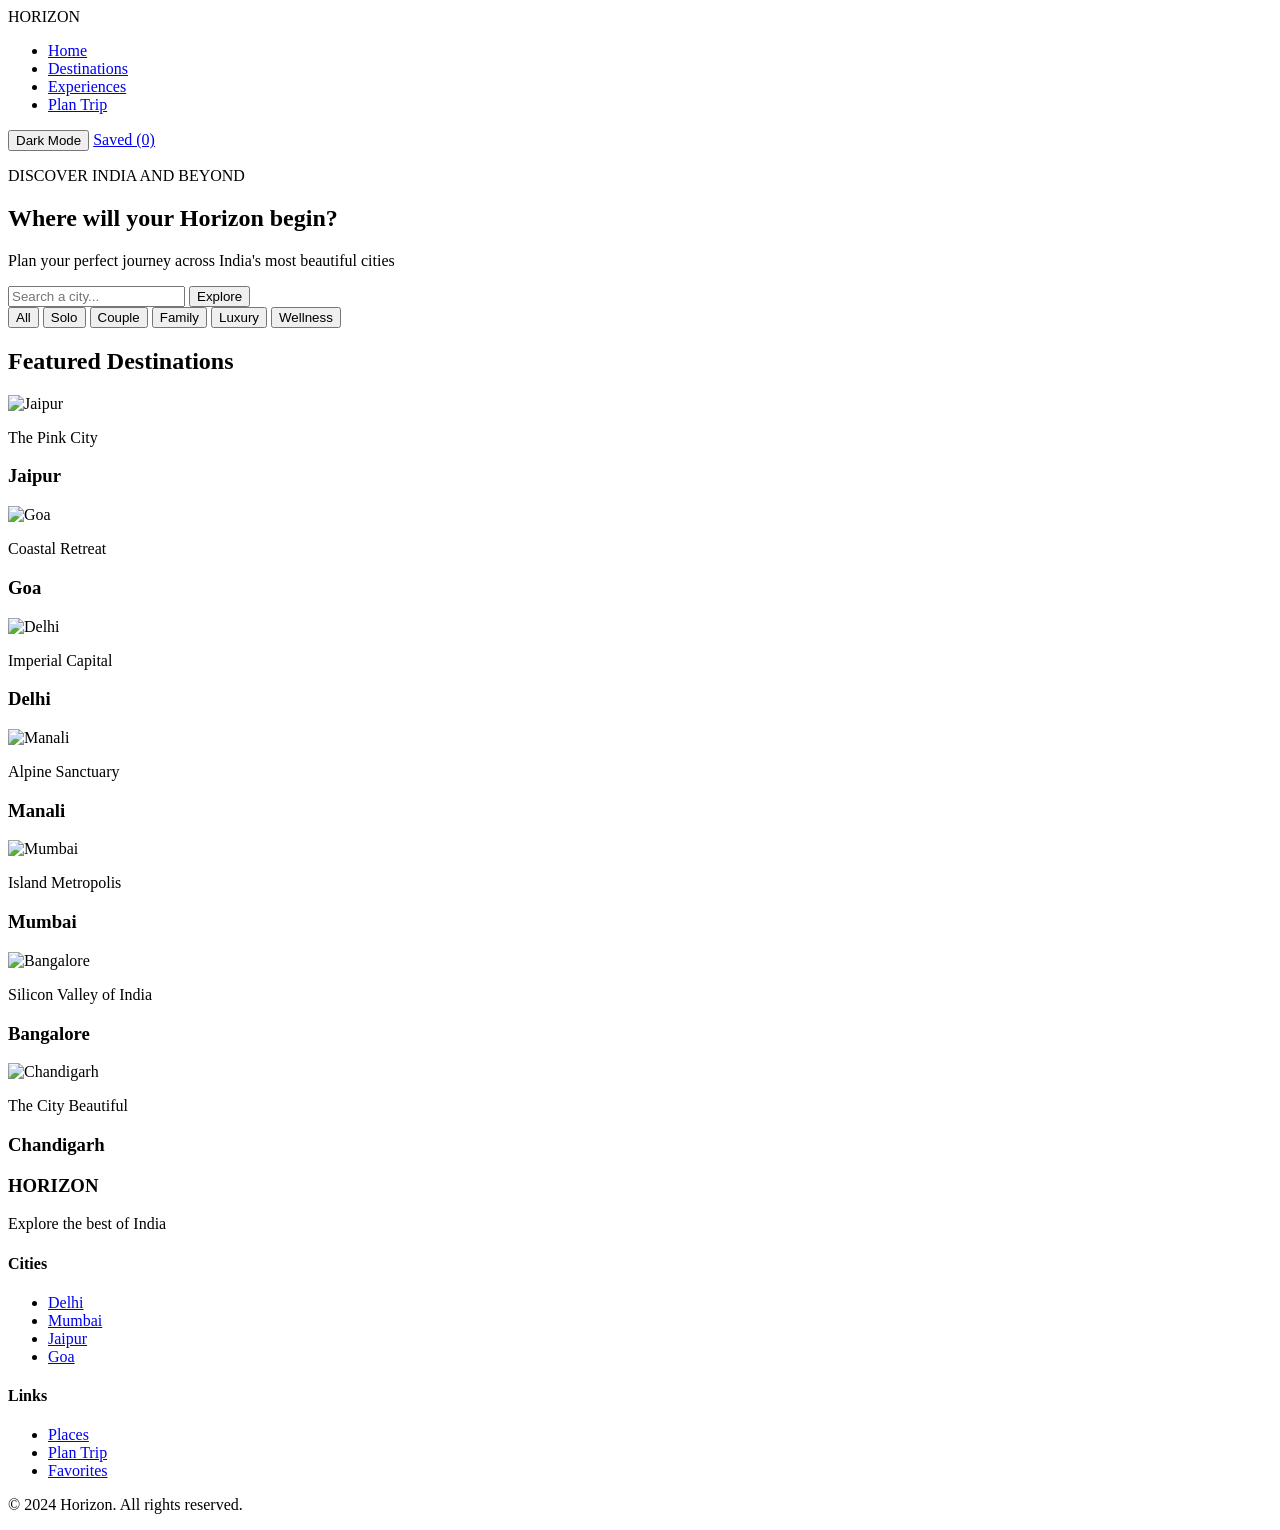
==== index.html @ 7c9a0cf3 "Main Html File" ====
<!DOCTYPE html>
<html lang="en">
<head>
    <meta charset="UTF-8">
    <meta name="viewport" content="width=device-width, initial-scale=1.0">
    <title>Horizon - Smart City Explorer</title>
    <link rel="stylesheet" href="css/style.css">
    <link href="https://fonts.googleapis.com/css2?family=Cormorant+Garamond:ital,wght@0,300;0,400;1,300&family=DM+Sans:wght@300;400;500&display=swap" rel="stylesheet">
</head>
<body>
    <nav id="navbar">
        <div class="nav-logo">HORIZON</div>
        <ul class="nav-links">
            <li><a href="index.html">Home</a></li>
            <li><a href="city.html">Destinations</a></li>
            <li><a href="experiences.html">Experiences</a></li>
            <li><a href="plan-trip.html">Plan Trip</a></li>
        </ul>

        <div class="nav-right">
            <button id="themeBtn">Dark Mode</button>
            <a href="favorites.html">Saved (0)</a>
        </div>
    </nav>

    <section id="hero">
        <div class="hero-text">
            <p>DISCOVER INDIA AND BEYOND</p>
            <h1>Where will your Horizon begin?</h1>
            <p>Plan your perfect journey across India's most beautiful cities</p>

            <div class="search-box">
                <input type="text" id="searchInput" placeholder="Search a city...">
                <button onclick="searchCity()">Explore</button>
            </div>
        </div>
    </section>

    <div class="trip-types">
        <button onclick="filterByType('all')">All</button>
        <button onclick="filterByType('solo')">Solo</button>
        <button onclick="filterByType('couple')">Couple</button>
        <button onclick="filterByType('family')">Family</button>
        <button onclick="filterByType('luxury')">Luxury</button>
        <button onclick="filterByType('wellness')">Wellness</button>
    </div>

    <section id="cities">
        <h2>Featured Destinations</h2>

        <div class="cities-grid">

            <div class="city-card" onclick="goToCity('jaipur')">
                <img src="https://images.unsplash.com/photo-1477587458883-47145ed94245?w=900&auto=format&fit=crop" alt="Jaipur">
                <div class="city-info">
                    <p>The Pink City</p>
                    <h3>Jaipur</h3>
                </div>
            </div>

            <div class="city-card" onclick="goToCity('goa')">
                <img src="https://images.unsplash.com/photo-1512343879784-a960bf40e7f2?w=800" alt="Goa">
                <div class="city-info">
                    <p>Coastal Retreat</p>
                    <h3>Goa</h3>
                </div>
            </div>

            <div class="city-card" onclick="goToCity('delhi')">
                <img src="https://images.unsplash.com/photo-1587474260584-136574528ed5?w=800" alt="Delhi">
                <div class="city-info">
                    <p>Imperial Capital</p>
                    <h3>Delhi</h3>
                </div>
            </div>

            <div class="city-card" onclick="goToCity('manali')">
                <img src="https://images.unsplash.com/photo-1626621341517-bbf3d9990a23?w=800" alt="Manali">
                <div class="city-info">
                    <p>Alpine Sanctuary</p>
                    <h3>Manali</h3>
                </div>
            </div>

            <div class="city-card" onclick="goToCity('mumbai')">
                <img src="https://images.unsplash.com/photo-1529253355930-ddbe423a2ac7?w=800" alt="Mumbai">
                <div class="city-info">
                    <p>Island Metropolis</p>
                    <h3>Mumbai</h3>
                </div>
            </div>

            <div class="city-card" onclick="goToCity('bangalore')">
                <img src="https://images.unsplash.com/photo-1596176530529-78163a4f7af2?w=800" alt="Bangalore">
                <div class="city-info">
                    <p>Silicon Valley of India</p>
                    <h3>Bangalore</h3>
                </div>
            </div>

            <div class="city-card" onclick="goToCity('chandigarh')">
                <img src="https://images.unsplash.com/photo-1597074866923-dc0589150358?w=800" alt="Chandigarh">
                <div class="city-info">
                    <p>The City Beautiful</p>
                    <h3>Chandigarh</h3>
                </div>
            </div>

        </div>
    </section>

    <footer>
        <div>
            <h3>HORIZON</h3>
            <p>Explore the best of India</p>
        </div>

        <div>
            <h4>Cities</h4>
            <ul>
                <li><a href="city.html?city=delhi">Delhi</a></li>
                <li><a href="city.html?city=mumbai">Mumbai</a></li>
                <li><a href="city.html?city=jaipur">Jaipur</a></li>
                <li><a href="city.html?city=goa">Goa</a></li>
            </ul>
        </div>

        <div>
            <h4>Links</h4>
            <ul>
                <li><a href="places.html">Places</a></li>
                <li><a href="plan-trip.html">Plan Trip</a></li>
                <li><a href="favorites.html">Favorites</a></li>
            </ul>
        </div>

        <p>© 2024 Horizon. All rights reserved.</p>
    </footer>

    <script src="js/app.js"></script>

</body>
</html>
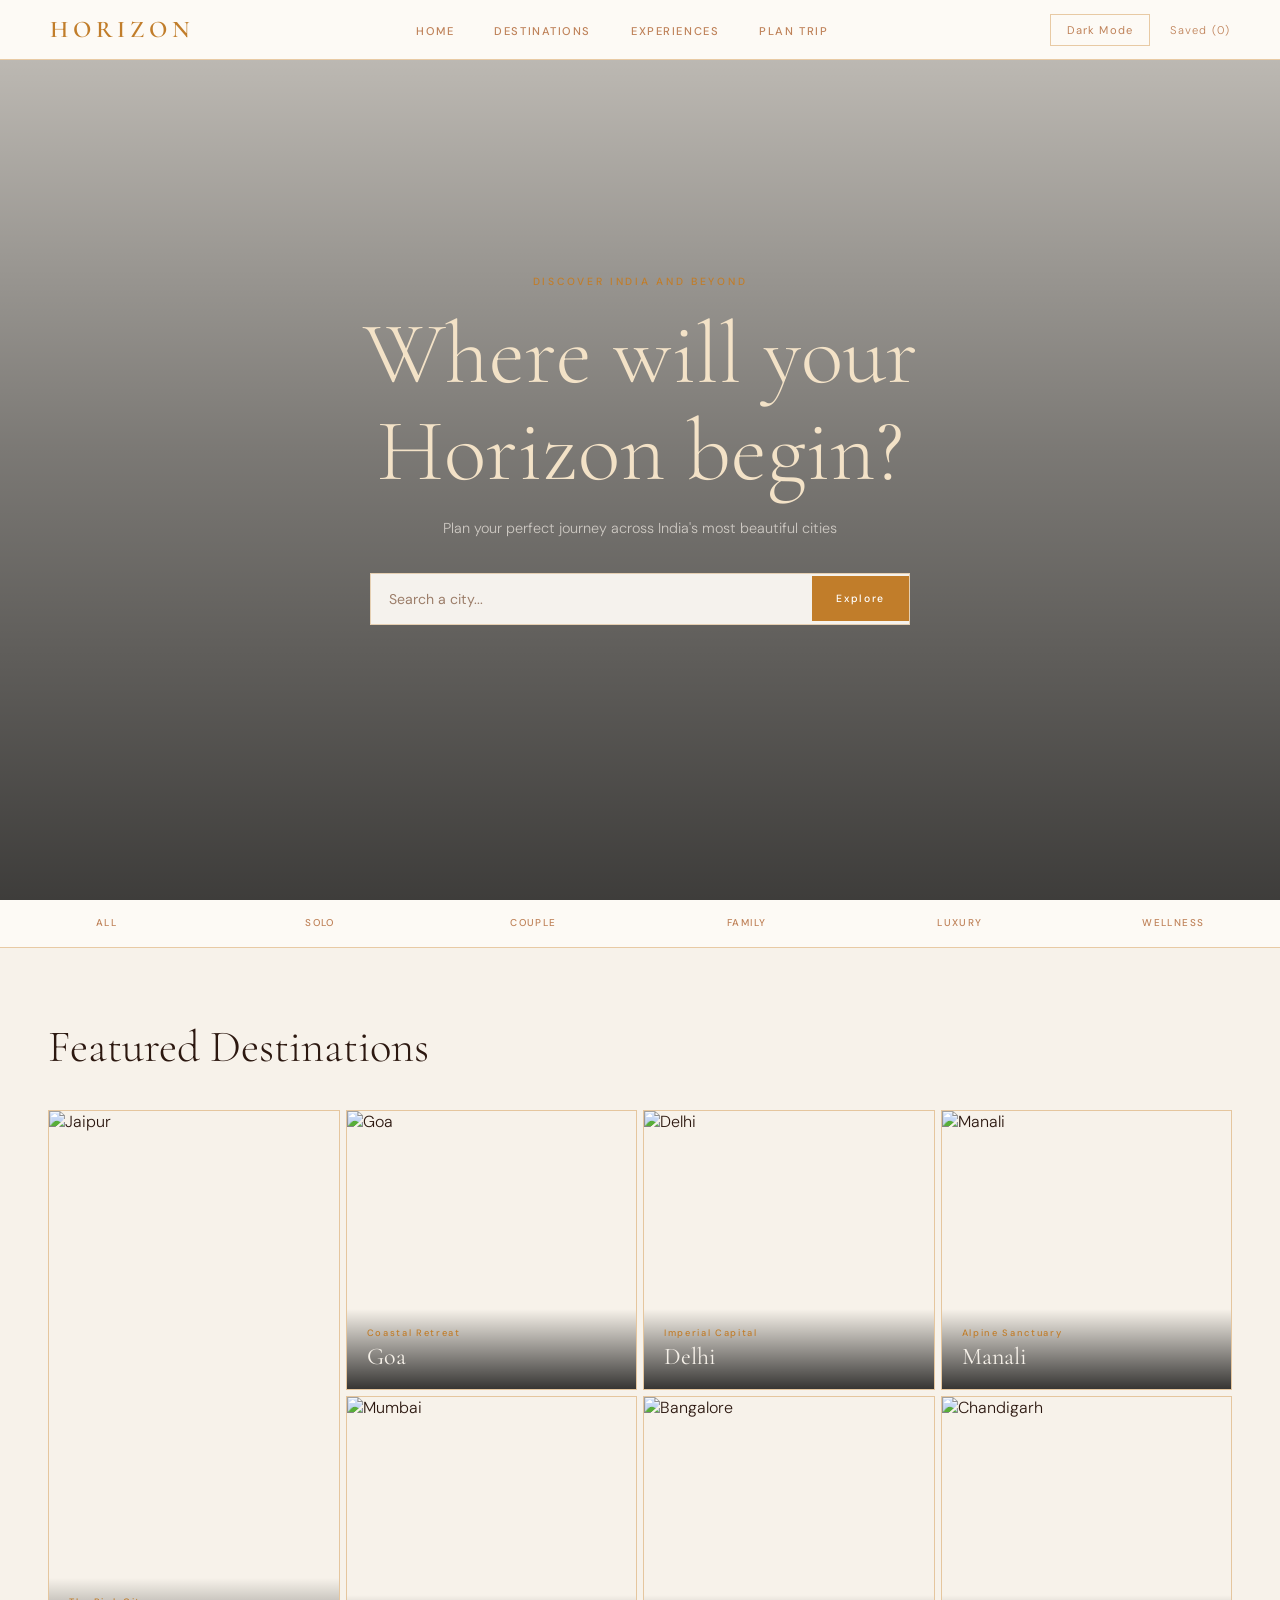
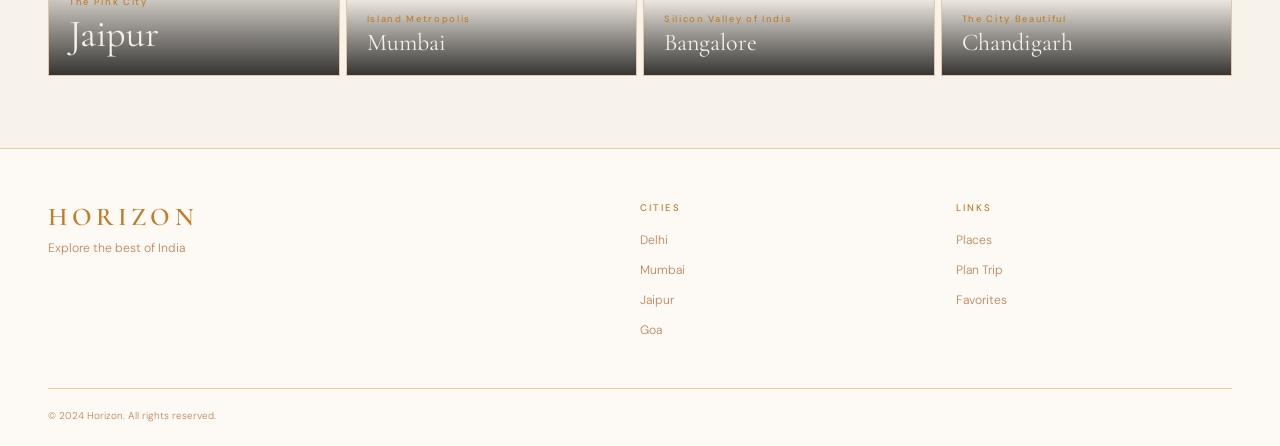
==== commit 15eea328: "Added city.html" ====
--- a/index.html
+++ b/index.html
@@ -11,10 +11,10 @@
     <nav id="navbar">
         <div class="nav-logo">HORIZON</div>
         <ul class="nav-links">
-            <li><a href="index.html">Home</a></li>
-            <li><a href="city.html">Destinations</a></li>
-            <li><a href="experiences.html">Experiences</a></li>
-            <li><a href="plan-trip.html">Plan Trip</a></li>
+            <li><a href="index.html">HOME</a></li>
+            <li><a href="city.html">DESTINATIONS</a></li>
+            <li><a href="experiences.html">EXPERIENCES</a></li>
+            <li><a href="plan-trip.html">PLAN TRIP</a></li>
         </ul>
 
         <div class="nav-right">
--- a/css/style.css
+++ b/css/style.css
@@ -0,0 +1,526 @@
+/* ── VARIABLES ── */
+:root {
+    --bg: #F7F2EA;
+    --surface: #FDFAF5;
+    --accent: #C17D2A;
+    --text: #2C1810;
+    --text-muted: #bf8259;
+    --border: rgba(199, 128, 41, 0.395);
+    --nav-h: 60px;
+}
+
+body.dark {
+    --bg: #080808;
+    --surface: #0D0D0D;
+    --accent: #C9A84C;
+    --text: #F5F0E8;
+    --text-muted: #6B5D50;
+    --border: rgba(201, 168, 76, 0.18);
+}
+
+* {
+    margin: 0;
+    padding: 0;
+    box-sizing: border-box;
+}
+
+body {
+    font-family: 'DM Sans', sans-serif;
+    font-weight: 300;
+    background: var(--bg);
+    color: var(--text);
+}
+
+a {
+    text-decoration: none;
+    color: inherit;
+}
+
+img {
+    display: block;
+    width: 100%;
+    height: 100%;
+    object-fit: cover;
+}
+
+button {
+    cursor: pointer;
+    border: none;
+    background: none;
+    font-family: inherit;
+}
+
+ul {
+    list-style: none;
+}
+
+#navbar {
+    position: fixed;
+    top: 0;
+    left: 0;
+    right: 0;
+    z-index: 100;
+    height: var(--nav-h);
+    display: flex;
+    align-items: center;
+    justify-content: space-between;
+    padding: 0 50px;
+    background: var(--surface);
+    border-bottom: 1px solid var(--border);
+}
+
+.nav-logo {
+    font-family: 'Cormorant Garamond', serif;
+    font-size: 1.5rem;
+    font-weight: 600;
+    letter-spacing: 0.2em;
+    color: var(--accent);
+}
+
+.nav-links {
+    display: flex;
+    gap: 40px;
+}
+
+.nav-links a {
+    font-size: 0.7rem;
+    font-weight: 500;
+    letter-spacing: 0.14em;
+    color: var(--text-muted);
+    transition: color 0.3s;
+}
+
+.nav-links a:hover {
+    color: var(--accent);
+}
+
+.nav-right {
+    display: flex;
+    align-items: center;
+    gap: 20px;
+}
+
+.nav-right button {
+    padding: 8px 16px;
+    border: 1px solid var(--border);
+    font-size: 0.7rem;
+    letter-spacing: 0.1em;
+    color: var(--text-muted);
+}
+
+.nav-right button:hover {
+    border-color: var(--accent);
+}
+
+.nav-right a {
+    font-size: 0.7rem;
+    letter-spacing: 0.1em;
+    color: var(--text-muted);
+    transition: color 0.3s;
+}
+
+.nav-right a:hover {
+    color: var(--accent);
+}
+
+#hero {
+    height: 100vh;
+    min-height: 600px;
+    display: flex;
+    align-items: center;
+    justify-content: center;
+    text-align: center;
+    background-image: url('https://images.unsplash.com/photo-1564507592333-c60657eea523?w=1600');
+    background-size: cover;
+    background-position: center;
+    position: relative;
+}
+
+#hero::before {
+    content: '';
+    position: absolute;
+    inset: 0;
+    background: linear-gradient(
+        to bottom,
+        rgba(0,0,0,0.2) 0%,
+        rgba(0,0,0,0.5) 50%,
+        rgba(0,0,0,0.75) 100%
+    );
+}
+
+.hero-text {
+    position: relative;
+    z-index: 1;
+    padding: 0 20px;
+    max-width: 750px;
+}
+
+.hero-text p:first-child {
+    font-size: 0.65rem;
+    font-weight: 500;
+    letter-spacing: 0.26em;
+    color: var(--accent);
+    margin-bottom: 18px;
+}
+
+.hero-text h1 {
+    font-family: 'Cormorant Garamond', serif;
+    font-weight: 300;
+    font-size: 5.5rem;
+    line-height: 1.1;
+    color: #f3e2c7;
+    margin-bottom: 16px;
+}
+
+.hero-text p:nth-child(3) {
+    font-size: 0.9rem;
+    color: rgba(245, 240, 232, 0.7);
+    margin-bottom: 32px;
+    line-height: 1.7;
+}
+
+/* ── SEARCH BOX ── */
+.search-box {
+    display: flex;
+    align-items: center;
+    background: rgba(253, 250, 245, 0.95);
+    border: 1px solid rgba(193, 125, 42, 0.3);
+    max-width: 540px;
+    margin: 0 auto;
+    overflow: hidden;
+}
+
+.search-box input {
+    flex: 1;
+    padding: 16px 18px;
+    border: none;
+    outline: none;
+    background: transparent;
+    font-family: 'DM Sans', sans-serif;
+    font-size: 0.88rem;
+    color: #2C1810;
+}
+
+.search-box input::placeholder {
+    color: #9C7E6A;
+}
+
+.search-box button {
+    background: var(--accent);
+    color: #fff;
+    padding: 16px 24px;
+    font-size: 0.65rem;
+    font-weight: 500;
+    letter-spacing: 0.16em;
+    transition: filter 0.3s;
+}
+
+.search-box button:hover {
+    filter: brightness(0.9);
+}
+
+/* ── TRIP TYPES ── */
+.trip-types {
+    display: flex;
+    align-items: center;
+    justify-content: center;
+    gap: 0;
+    background: var(--surface);
+    border-bottom: 1px solid var(--border);
+    padding: 0;
+    overflow-x: auto;
+}
+
+.trip-types button {
+    flex: 1;
+    min-width: 80px;
+    padding: 16px 20px;
+    font-size: 0.62rem;
+    font-weight: 500;
+    letter-spacing: 0.14em;
+    text-transform: uppercase;
+    color: var(--text-muted);
+    border-bottom: 2px solid transparent;
+    transition: color 0.3s, border-color 0.3s, background 0.3s;
+}
+
+.trip-types button:hover {
+    color: var(--accent);
+    background: rgba(193, 125, 42, 0.08);
+}
+
+.trip-types button.active {
+    color: var(--accent);
+    border-bottom-color: var(--accent);
+}
+
+/* ── CITIES SECTION ── */
+#cities {
+    padding: 72px 48px;
+}
+
+#cities h2 {
+    font-family: 'Cormorant Garamond', serif;
+    font-weight: 300;
+    font-size: clamp(1.8rem, 3.5vw, 2.8rem);
+    color: var(--text);
+    margin-bottom: 36px;
+}
+
+.cities-grid {
+    display: grid;
+    grid-template-columns: repeat(4, 1fr);
+    grid-template-rows: 280px 280px;
+    gap: 6px;
+}
+
+/* first card spans 2 rows — the large Jaipur card */
+.city-card:first-child {
+    grid-row: 1 / 3;
+}
+
+.city-card {
+    position: relative;
+    overflow: hidden;
+    cursor: pointer;
+    border: 1px solid var(--border);
+    transition: border-color 0.3s;
+}
+
+.city-card:hover {
+    border-color: rgba(193, 125, 42, 0.5);
+}
+
+.city-card img {
+    width: 100%;
+    height: 100%;
+    transition: transform 0.6s ease;
+}
+
+.city-card:hover img {
+    transform: scale(1.06);
+}
+
+.city-info {
+    position: absolute;
+    bottom: 0;
+    left: 0;
+    right: 0;
+    padding: 18px 20px;
+    background: linear-gradient(to top, rgba(0,0,0,0.78) 0%, transparent 100%);
+}
+
+.city-info p {
+    font-size: 0.58rem;
+    font-weight: 500;
+    letter-spacing: 0.18em;
+    color: var(--accent);
+    margin-bottom: 3px;
+}
+
+.city-info h3 {
+    font-family: 'Cormorant Garamond', serif;
+    font-weight: 400;
+    font-size: 1.5rem;
+    color: #F5F0E8;
+}
+
+.city-card:first-child .city-info h3 {
+    font-size: 2.4rem;
+}
+
+/* ── FOOTER ── */
+footer {
+    background: var(--surface);
+    border-top: 1px solid var(--border);
+    padding: 52px 48px 24px;
+    display: grid;
+    grid-template-columns: 2fr 1fr 1fr;
+    gap: 40px;
+}
+
+footer h3 {
+    font-family: 'Cormorant Garamond', serif;
+    font-size: 1.6rem;
+    font-weight: 600;
+    letter-spacing: 0.16em;
+    color: var(--accent);
+    margin-bottom: 8px;
+}
+
+footer > div > p {
+    font-size: 0.76rem;
+    color: var(--text-muted);
+}
+
+footer h4 {
+    font-size: 0.6rem;
+    font-weight: 500;
+    letter-spacing: 0.2em;
+    text-transform: uppercase;
+    color: var(--accent);
+    margin-bottom: 14px;
+}
+
+footer ul li {
+    margin-bottom: 9px;
+}
+
+footer ul a {
+    font-size: 0.76rem;
+    color: var(--text-muted);
+    transition: color 0.3s;
+}
+
+footer ul a:hover {
+    color: var(--text);
+}
+
+footer > p {
+    grid-column: 1 / -1;
+    font-size: 0.62rem;
+    color: var(--text-muted);
+    padding-top: 20px;
+    border-top: 1px solid var(--border);
+}
+
+/* ── CITY PAGE ── */
+.page-hero {
+    margin-top: var(--nav-h);
+    position: relative;
+    height: 58vh;
+    min-height: 360px;
+}
+
+.page-hero img {
+    width: 100%;
+    height: 100%;
+    object-fit: cover;
+}
+
+.page-hero-overlay {
+    position: absolute;
+    inset: 0;
+    background: linear-gradient(to top, rgba(0, 0, 0, 0.72), rgba(0, 0, 0, 0.28));
+    display: flex;
+    flex-direction: column;
+    justify-content: flex-end;
+    padding: 28px 48px;
+}
+
+.page-hero-overlay p {
+    font-size: 0.72rem;
+    letter-spacing: 0.1em;
+    color: #dbcab1;
+}
+
+.page-hero-overlay h1 {
+    font-family: 'Cormorant Garamond', serif;
+    font-weight: 400;
+    font-size: clamp(2rem, 5vw, 3.5rem);
+    color: #fff;
+    margin-top: 6px;
+}
+
+.page-hero-overlay span {
+    color: #e7dccb;
+    font-size: 0.88rem;
+}
+
+.places-header {
+    padding: 36px 48px 12px;
+}
+
+.places-header h2 {
+    font-family: 'Cormorant Garamond', serif;
+    font-size: clamp(1.8rem, 3vw, 2.6rem);
+    font-weight: 400;
+}
+
+.places-header p {
+    color: var(--text-muted);
+    margin-top: 6px;
+}
+
+.cards-section {
+    padding: 12px 48px 56px;
+}
+
+.cards-grid {
+    display: grid;
+    grid-template-columns: repeat(auto-fill, minmax(240px, 1fr));
+    gap: 14px;
+}
+
+.place-card {
+    background: var(--surface);
+    border: 1px solid var(--border);
+    padding: 20px;
+    min-height: 120px;
+}
+
+.place-index {
+    display: inline-block;
+    font-size: 0.7rem;
+    letter-spacing: 0.08em;
+    color: var(--accent);
+    margin-bottom: 10px;
+}
+
+.place-card h3 {
+    font-family: 'Cormorant Garamond', serif;
+    font-size: 1.4rem;
+    font-weight: 400;
+}
+
+.empty-state {
+    padding: 20px;
+    border: 1px dashed var(--border);
+    color: var(--text-muted);
+}
+
+/* ── RESPONSIVE ── */
+@media (max-width: 768px) {
+    #navbar {
+        padding: 0 20px;
+    }
+
+    .nav-links {
+        display: none;
+    }
+
+    #cities {
+        padding: 48px 20px;
+    }
+
+    .page-hero-overlay,
+    .places-header,
+    .cards-section {
+        padding-left: 20px;
+        padding-right: 20px;
+    }
+
+    .cities-grid {
+        grid-template-columns: 1fr 1fr;
+        grid-template-rows: auto;
+    }
+
+    .city-card:first-child {
+        grid-row: auto;
+        height: 200px;
+    }
+
+    .city-card {
+        height: 180px;
+    }
+
+    footer {
+        grid-template-columns: 1fr;
+        gap: 28px;
+        padding: 40px 20px 20px;
+    }
+
+    .trip-types {
+        justify-content: flex-start;
+    }
+}
